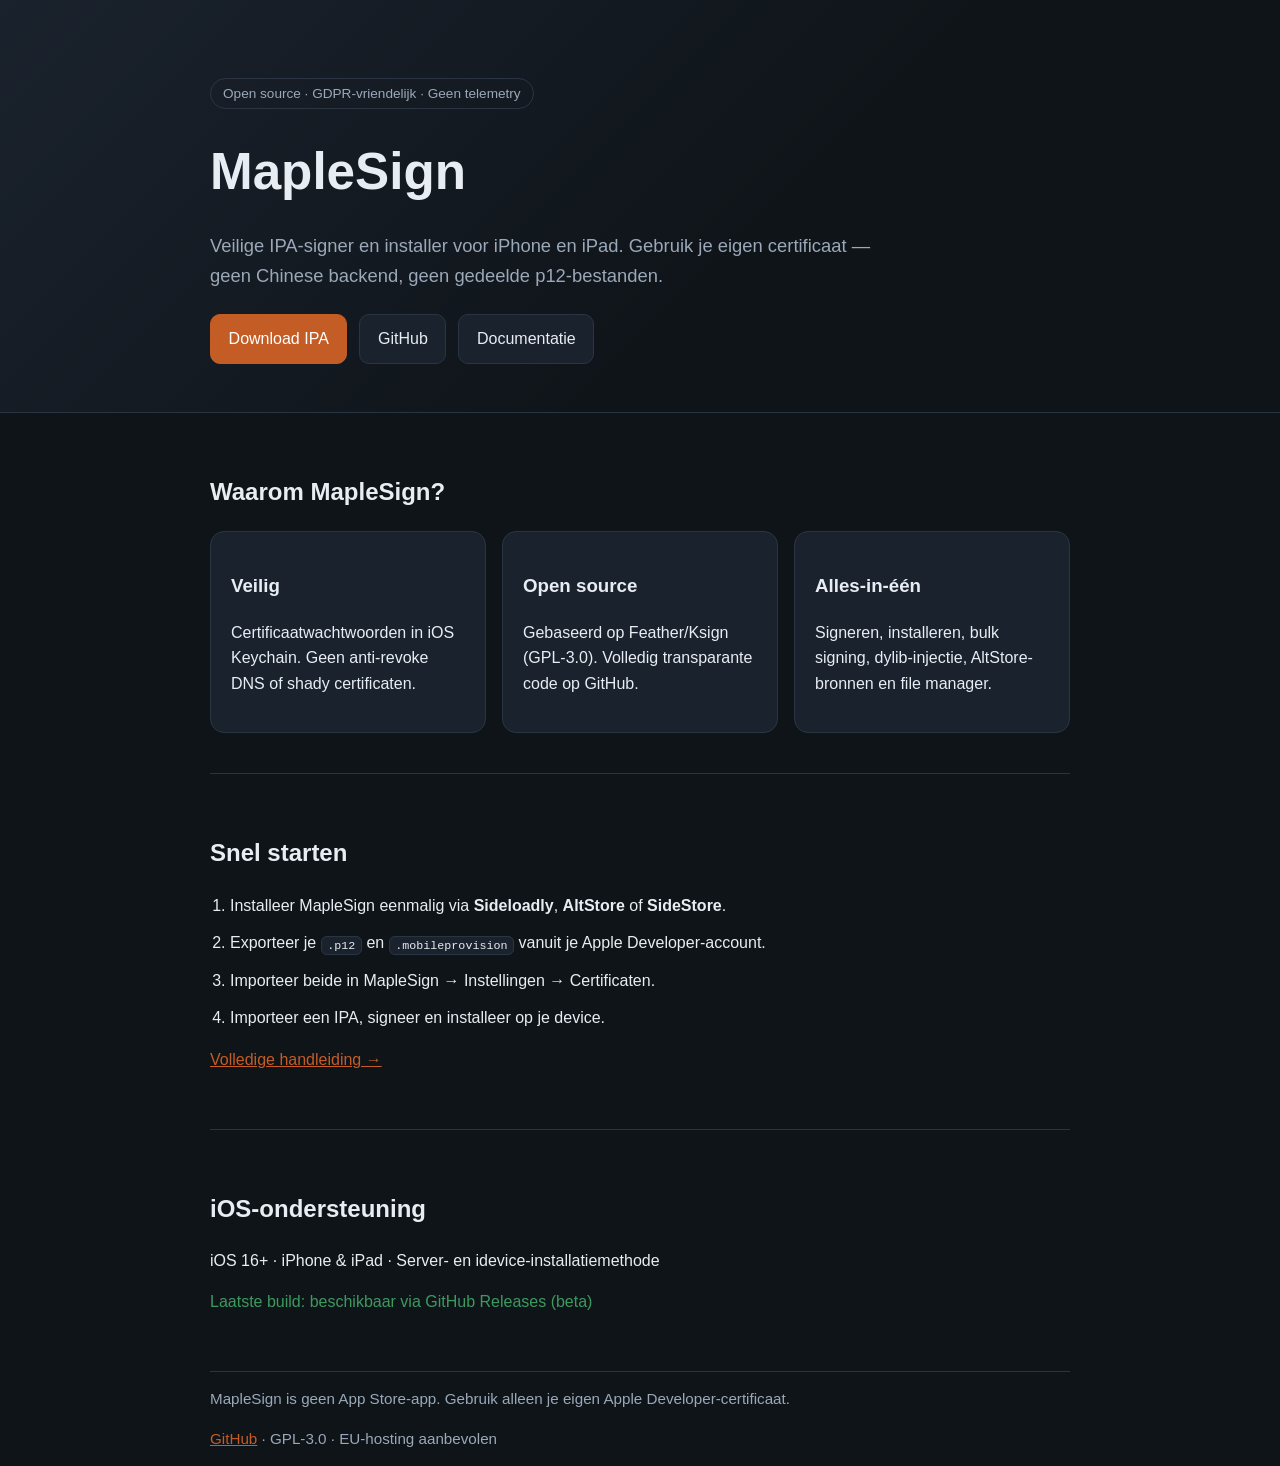
==== website/index.html @ 3b13de63 "Complete MapleSign MVP: services, NL i18n, website, and docs. Add MapleSignConfig and InstallService" ====
<!DOCTYPE html>
<html lang="nl">
<head>
  <meta charset="UTF-8">
  <meta name="viewport" content="width=device-width, initial-scale=1.0">
  <title>MapleSign — Veilige IPA-signer voor iPhone & iPad</title>
  <meta name="description" content="Open-source ESign-alternatief. Signeer en installeer IPA-bestanden met je eigen Apple Developer-certificaat.">
  <link rel="stylesheet" href="style.css">
</head>
<body>
  <header class="hero">
    <div class="container">
      <p class="badge">Open source · GDPR-vriendelijk · Geen telemetry</p>
      <h1>MapleSign</h1>
      <p class="lead">Veilige IPA-signer en installer voor iPhone en iPad. Gebruik je eigen certificaat — geen Chinese backend, geen gedeelde p12-bestanden.</p>
      <div class="actions">
        <a class="btn primary" href="https://github.com/macdirtycow/MapleSign/releases/tag/beta">Download IPA</a>
        <a class="btn" href="https://github.com/macdirtycow/MapleSign">GitHub</a>
        <a class="btn" href="docs.html">Documentatie</a>
      </div>
    </div>
  </header>

  <main class="container">
    <section>
      <h2>Waarom MapleSign?</h2>
      <div class="grid">
        <article class="card">
          <h3>Veilig</h3>
          <p>Certificaatwachtwoorden in iOS Keychain. Geen anti-revoke DNS of shady certificaten.</p>
        </article>
        <article class="card">
          <h3>Open source</h3>
          <p>Gebaseerd op Feather/Ksign (GPL-3.0). Volledig transparante code op GitHub.</p>
        </article>
        <article class="card">
          <h3>Alles-in-één</h3>
          <p>Signeren, installeren, bulk signing, dylib-injectie, AltStore-bronnen en file manager.</p>
        </article>
      </div>
    </section>

    <section>
      <h2>Snel starten</h2>
      <ol class="steps">
        <li>Installeer MapleSign eenmalig via <strong>Sideloadly</strong>, <strong>AltStore</strong> of <strong>SideStore</strong>.</li>
        <li>Exporteer je <code>.p12</code> en <code>.mobileprovision</code> vanuit je Apple Developer-account.</li>
        <li>Importeer beide in MapleSign → Instellingen → Certificaten.</li>
        <li>Importeer een IPA, signeer en installeer op je device.</li>
      </ol>
      <p><a href="docs.html">Volledige handleiding →</a></p>
    </section>

    <section>
      <h2>iOS-ondersteuning</h2>
      <p>iOS 16+ · iPhone & iPad · Server- en idevice-installatiemethode</p>
      <p class="status ok">Laatste build: beschikbaar via GitHub Releases (beta)</p>
    </section>
  </main>

  <footer class="container">
    <p>MapleSign is geen App Store-app. Gebruik alleen je eigen Apple Developer-certificaat.</p>
    <p><a href="https://github.com/macdirtycow/MapleSign">GitHub</a> · GPL-3.0 · EU-hosting aanbevolen</p>
  </footer>
</body>
</html>
---- website/style.css ----
:root {
  --bg: #0f1419;
  --surface: #1a222d;
  --text: #e8edf4;
  --muted: #9aa8b8;
  --accent: #c45c26;
  --accent-hover: #d96f35;
  --ok: #3d9a5f;
  --border: #2a3544;
}

* { box-sizing: border-box; }
body {
  margin: 0;
  font-family: -apple-system, BlinkMacSystemFont, "Segoe UI", Roboto, sans-serif;
  background: var(--bg);
  color: var(--text);
  line-height: 1.6;
}
a { color: var(--accent); }
.container { max-width: 900px; margin: 0 auto; padding: 0 1.25rem; }
.hero, .subhero {
  background: linear-gradient(135deg, #1a222d 0%, #0f1419 60%);
  border-bottom: 1px solid var(--border);
  padding: 4rem 0 3rem;
}
.badge {
  display: inline-block;
  font-size: 0.85rem;
  color: var(--muted);
  border: 1px solid var(--border);
  border-radius: 999px;
  padding: 0.25rem 0.75rem;
}
h1 { font-size: clamp(2.2rem, 5vw, 3.2rem); margin: 0.5rem 0; }
.lead { font-size: 1.15rem; color: var(--muted); max-width: 42rem; }
.actions { display: flex; flex-wrap: wrap; gap: 0.75rem; margin-top: 1.5rem; }
.btn {
  display: inline-block;
  padding: 0.7rem 1.1rem;
  border-radius: 10px;
  border: 1px solid var(--border);
  text-decoration: none;
  color: var(--text);
  background: var(--surface);
}
.btn.primary { background: var(--accent); border-color: var(--accent); color: #fff; }
.btn.primary:hover { background: var(--accent-hover); }
main section { padding: 2.5rem 0; border-bottom: 1px solid var(--border); }
.grid { display: grid; grid-template-columns: repeat(auto-fit, minmax(220px, 1fr)); gap: 1rem; }
.card {
  background: var(--surface);
  border: 1px solid var(--border);
  border-radius: 14px;
  padding: 1.25rem;
}
.steps { padding-left: 1.25rem; }
.steps li { margin-bottom: 0.75rem; }
.status.ok { color: var(--ok); }
footer { padding: 2rem 0 3rem; color: var(--muted); font-size: 0.95rem; }
.prose h2 { margin-top: 0; }
code {
  background: var(--surface);
  border: 1px solid var(--border);
  border-radius: 6px;
  padding: 0.1rem 0.35rem;
  font-size: 0.9em;
}
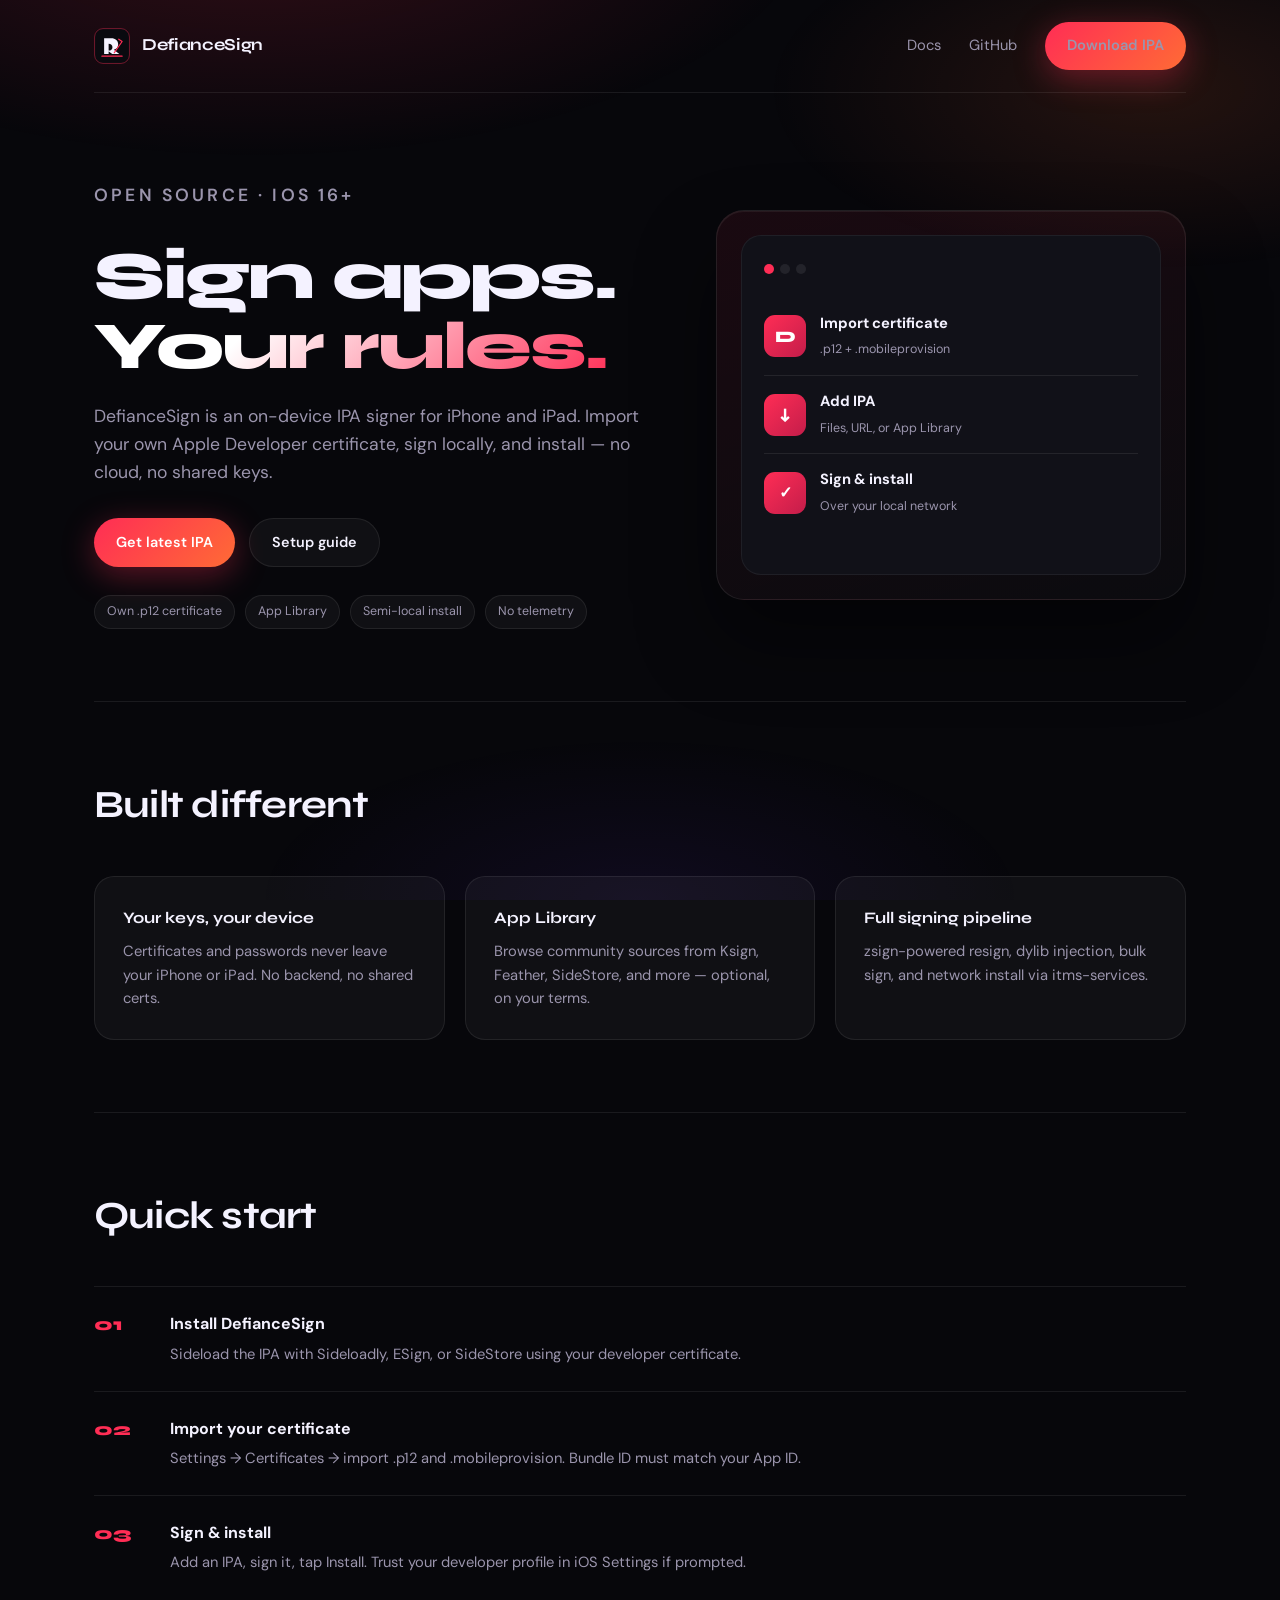
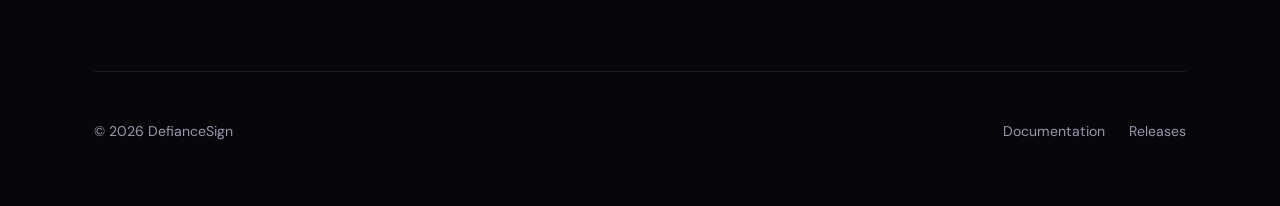
==== commit 9610dde5: "DefianceSign rebrand v1.1.0: rename project, update branding, and fix App Library button styles. Co-" ====
--- a/website/index.html
+++ b/website/index.html
@@ -1,66 +1,249 @@
 <!DOCTYPE html>
-<html lang="nl">
+<html lang="en">
 <head>
-  <meta charset="UTF-8">
-  <meta name="viewport" content="width=device-width, initial-scale=1.0">
-  <title>MapleSign — Veilige IPA-signer voor iPhone & iPad</title>
-  <meta name="description" content="Open-source ESign-alternatief. Signeer en installeer IPA-bestanden met je eigen Apple Developer-certificaat.">
-  <link rel="stylesheet" href="style.css">
+  <meta charset="utf-8">
+  <meta name="viewport" content="width=device-width, initial-scale=1">
+  <title>DefianceSign — sign IPAs on your iPhone &amp; iPad</title>
+  <meta name="description" content="Open-source IPA signer for iOS. Your certificate stays on your device. Sign and install apps locally.">
+  <link rel="icon" href="assets/favicon.svg" type="image/svg+xml">
+  <link rel="preconnect" href="https://fonts.googleapis.com">
+  <link rel="preconnect" href="https://fonts.gstatic.com" crossorigin>
+  <link href="https://fonts.googleapis.com/css2?family=DM+Sans:ital,opsz,wght@0,9..40,400;0,9..40,500;0,9..40,700;1,9..40,400&family=Syne:wght@500;600;700;800&display=swap" rel="stylesheet">
+  <style>
+    :root {
+      --bg: #07070b;
+      --surface: rgba(255,255,255,0.04);
+      --line: rgba(255,255,255,0.08);
+      --text: #f4f2ff;
+      --muted: #9b95ad;
+      --accent: #ff2d55;
+      --accent2: #ff6b35;
+      --glow: rgba(255,45,85,0.35);
+    }
+    * { box-sizing: border-box; margin: 0; }
+    html { scroll-behavior: smooth; }
+    body {
+      font-family: "DM Sans", system-ui, sans-serif;
+      background: var(--bg);
+      color: var(--text);
+      line-height: 1.6;
+      overflow-x: hidden;
+    }
+    .mesh {
+      position: fixed; inset: 0; z-index: 0; pointer-events: none;
+      background:
+        radial-gradient(ellipse 80% 50% at 20% -10%, rgba(255,45,85,0.18), transparent 55%),
+        radial-gradient(ellipse 60% 40% at 90% 10%, rgba(255,107,53,0.12), transparent 50%),
+        radial-gradient(ellipse 50% 30% at 50% 100%, rgba(120,60,255,0.08), transparent 60%);
+    }
+    .wrap { max-width: 1140px; margin: 0 auto; padding: 0 24px; position: relative; z-index: 1; }
+
+    nav {
+      display: flex; align-items: center; justify-content: space-between;
+      padding: 22px 0; border-bottom: 1px solid var(--line);
+    }
+    .logo {
+      display: flex; align-items: center; gap: 12px;
+      text-decoration: none; color: var(--text);
+      font-family: Syne, sans-serif; font-weight: 700; font-size: 1.05rem; letter-spacing: -0.02em;
+    }
+    .logo img { width: 36px; height: 36px; }
+    .nav-links { display: flex; align-items: center; gap: 28px; }
+    .nav-links a { color: var(--muted); text-decoration: none; font-size: 0.92rem; }
+    .nav-links a:hover { color: var(--text); }
+    .btn {
+      display: inline-flex; align-items: center; gap: 8px;
+      padding: 12px 22px; border-radius: 999px; font-weight: 600; font-size: 0.9rem;
+      text-decoration: none; transition: transform .2s, box-shadow .2s;
+    }
+    .btn:hover { transform: translateY(-1px); }
+    .btn-primary {
+      background: linear-gradient(135deg, var(--accent), var(--accent2));
+      color: #fff; box-shadow: 0 8px 32px var(--glow);
+    }
+    .btn-ghost { color: var(--text); border: 1px solid var(--line); background: var(--surface); }
+
+    .hero {
+      padding: 88px 0 72px;
+      display: grid; grid-template-columns: 1.1fr 0.9fr; gap: 48px; align-items: center;
+    }
+    @media (max-width: 900px) { .hero { grid-template-columns: 1fr; padding-top: 56px; } }
+    .eyebrow {
+      font-size: 0.75rem; letter-spacing: 0.18em; text-transform: uppercase;
+      color: var(--accent); font-weight: 600; margin-bottom: 18px;
+    }
+    h1 {
+      font-family: Syne, sans-serif; font-size: clamp(2.6rem, 6vw, 4.2rem);
+      font-weight: 800; line-height: 1.05; letter-spacing: -0.03em; margin-bottom: 20px;
+    }
+    h1 span {
+      background: linear-gradient(135deg, #fff 30%, var(--accent) 100%);
+      -webkit-background-clip: text; -webkit-text-fill-color: transparent; background-clip: text;
+    }
+    .hero p { color: var(--muted); font-size: 1.1rem; max-width: 32em; margin-bottom: 32px; }
+    .hero-btns { display: flex; flex-wrap: wrap; gap: 14px; margin-bottom: 28px; }
+    .tags { display: flex; flex-wrap: wrap; gap: 10px; }
+    .tag {
+      font-size: 0.78rem; padding: 6px 12px; border-radius: 999px;
+      border: 1px solid var(--line); color: var(--muted); background: var(--surface);
+    }
+
+    .phone {
+      position: relative; padding: 24px;
+      background: linear-gradient(160deg, rgba(255,45,85,0.08), rgba(255,255,255,0.02));
+      border: 1px solid var(--line); border-radius: 28px;
+      box-shadow: 0 40px 80px rgba(0,0,0,0.45), inset 0 1px 0 rgba(255,255,255,0.06);
+    }
+    .phone-inner {
+      background: #111118; border-radius: 20px; padding: 28px 22px; min-height: 340px;
+      border: 1px solid rgba(255,255,255,0.06);
+    }
+    .phone-top { display: flex; gap: 6px; margin-bottom: 24px; }
+    .phone-top span { width: 10px; height: 10px; border-radius: 50%; background: var(--line); }
+    .phone-top span:first-child { background: #ff2d55; }
+    .phone-item {
+      display: flex; align-items: center; gap: 14px; padding: 14px 0;
+      border-bottom: 1px solid var(--line);
+    }
+    .phone-item:last-child { border: none; }
+    .phone-icon {
+      width: 42px; height: 42px; border-radius: 11px;
+      background: linear-gradient(135deg, var(--accent), #c41d4a);
+      display: grid; place-items: center; font-family: Syne; font-weight: 800; color: #fff;
+    }
+    .phone-item strong { display: block; font-size: 0.92rem; }
+    .phone-item small { color: var(--muted); font-size: 0.78rem; }
+
+    section { padding: 72px 0; border-top: 1px solid var(--line); }
+    h2 {
+      font-family: Syne, sans-serif; font-size: clamp(1.8rem, 3vw, 2.4rem);
+      font-weight: 700; letter-spacing: -0.02em; margin-bottom: 40px;
+    }
+    .grid3 {
+      display: grid; grid-template-columns: repeat(3, 1fr); gap: 20px;
+    }
+    @media (max-width: 800px) { .grid3 { grid-template-columns: 1fr; } }
+    .card {
+      padding: 28px; border-radius: 20px; background: var(--surface);
+      border: 1px solid var(--line); transition: border-color .2s, transform .2s;
+    }
+    .card:hover { border-color: rgba(255,45,85,0.35); transform: translateY(-2px); }
+    .card h3 { font-family: Syne; font-size: 1rem; margin-bottom: 10px; }
+    .card p { color: var(--muted); font-size: 0.92rem; }
+
+    .steps { display: grid; gap: 0; }
+    .step {
+      display: grid; grid-template-columns: 56px 1fr; gap: 20px;
+      padding: 24px 0; border-top: 1px solid var(--line); align-items: start;
+    }
+    .step-num {
+      font-family: Syne; font-weight: 800; font-size: 1.1rem; color: var(--accent);
+    }
+    .step strong { display: block; margin-bottom: 6px; }
+    .step p { color: var(--muted); font-size: 0.92rem; }
+
+    footer {
+      padding: 48px 0 64px; border-top: 1px solid var(--line);
+      display: flex; flex-wrap: wrap; justify-content: space-between; gap: 20px;
+      color: var(--muted); font-size: 0.88rem;
+    }
+    footer a { color: var(--muted); text-decoration: none; margin-left: 20px; }
+    footer a:hover { color: var(--text); }
+  </style>
 </head>
 <body>
-  <header class="hero">
-    <div class="container">
-      <p class="badge">Open source · GDPR-vriendelijk · Geen telemetry</p>
-      <h1>MapleSign</h1>
-      <p class="lead">Veilige IPA-signer en installer voor iPhone en iPad. Gebruik je eigen certificaat — geen Chinese backend, geen gedeelde p12-bestanden.</p>
-      <div class="actions">
-        <a class="btn primary" href="https://github.com/macdirtycow/MapleSign/releases/tag/beta">Download IPA</a>
-        <a class="btn" href="https://github.com/macdirtycow/MapleSign">GitHub</a>
-        <a class="btn" href="docs.html">Documentatie</a>
-      </div>
-    </div>
-  </header>
-
-  <main class="container">
+  <div class="mesh"></div>
+  <div class="wrap">
+    <nav>
+      <a class="logo" href="index.html">
+        <img src="assets/logo.svg" alt="">
+        DefianceSign
+      </a>
+      <div class="nav-links">
+        <a href="docs.html">Docs</a>
+        <a href="https://github.com/macdirtycow/DefianceSign">GitHub</a>
+        <a class="btn btn-primary" href="https://github.com/macdirtycow/DefianceSign/releases/latest">Download IPA</a>
+      </div>
+    </nav>
+
+    <header class="hero">
+      <div>
+        <p class="eyebrow">Open source · iOS 16+</p>
+        <h1>Sign apps.<br><span>Your rules.</span></h1>
+        <p>DefianceSign is an on-device IPA signer for iPhone and iPad. Import your own Apple Developer certificate, sign locally, and install — no cloud, no shared keys.</p>
+        <div class="hero-btns">
+          <a class="btn btn-primary" href="https://github.com/macdirtycow/DefianceSign/releases/latest">Get latest IPA</a>
+          <a class="btn btn-ghost" href="docs.html">Setup guide</a>
+        </div>
+        <div class="tags">
+          <span class="tag">Own .p12 certificate</span>
+          <span class="tag">App Library</span>
+          <span class="tag">Semi-local install</span>
+          <span class="tag">No telemetry</span>
+        </div>
+      </div>
+      <div class="phone">
+        <div class="phone-inner">
+          <div class="phone-top"><span></span><span></span><span></span></div>
+          <div class="phone-item">
+            <div class="phone-icon">D</div>
+            <div><strong>Import certificate</strong><small>.p12 + .mobileprovision</small></div>
+          </div>
+          <div class="phone-item">
+            <div class="phone-icon">↓</div>
+            <div><strong>Add IPA</strong><small>Files, URL, or App Library</small></div>
+          </div>
+          <div class="phone-item">
+            <div class="phone-icon">✓</div>
+            <div><strong>Sign &amp; install</strong><small>Over your local network</small></div>
+          </div>
+        </div>
+      </div>
+    </header>
+
     <section>
-      <h2>Waarom MapleSign?</h2>
-      <div class="grid">
-        <article class="card">
-          <h3>Veilig</h3>
-          <p>Certificaatwachtwoorden in iOS Keychain. Geen anti-revoke DNS of shady certificaten.</p>
-        </article>
-        <article class="card">
-          <h3>Open source</h3>
-          <p>Gebaseerd op Feather/Ksign (GPL-3.0). Volledig transparante code op GitHub.</p>
-        </article>
-        <article class="card">
-          <h3>Alles-in-één</h3>
-          <p>Signeren, installeren, bulk signing, dylib-injectie, AltStore-bronnen en file manager.</p>
-        </article>
+      <h2>Built different</h2>
+      <div class="grid3">
+        <div class="card">
+          <h3>Your keys, your device</h3>
+          <p>Certificates and passwords never leave your iPhone or iPad. No backend, no shared certs.</p>
+        </div>
+        <div class="card">
+          <h3>App Library</h3>
+          <p>Browse community sources from Ksign, Feather, SideStore, and more — optional, on your terms.</p>
+        </div>
+        <div class="card">
+          <h3>Full signing pipeline</h3>
+          <p>zsign-powered resign, dylib injection, bulk sign, and network install via itms-services.</p>
+        </div>
       </div>
     </section>
 
     <section>
-      <h2>Snel starten</h2>
-      <ol class="steps">
-        <li>Installeer MapleSign eenmalig via <strong>Sideloadly</strong>, <strong>AltStore</strong> of <strong>SideStore</strong>.</li>
-        <li>Exporteer je <code>.p12</code> en <code>.mobileprovision</code> vanuit je Apple Developer-account.</li>
-        <li>Importeer beide in MapleSign → Instellingen → Certificaten.</li>
-        <li>Importeer een IPA, signeer en installeer op je device.</li>
-      </ol>
-      <p><a href="docs.html">Volledige handleiding →</a></p>
+      <h2>Quick start</h2>
+      <div class="steps">
+        <div class="step">
+          <div class="step-num">01</div>
+          <div><strong>Install DefianceSign</strong><p>Sideload the IPA with Sideloadly, ESign, or SideStore using your developer certificate.</p></div>
+        </div>
+        <div class="step">
+          <div class="step-num">02</div>
+          <div><strong>Import your certificate</strong><p>Settings → Certificates → import .p12 and .mobileprovision. Bundle ID must match your App ID.</p></div>
+        </div>
+        <div class="step">
+          <div class="step-num">03</div>
+          <div><strong>Sign &amp; install</strong><p>Add an IPA, sign it, tap Install. Trust your developer profile in iOS Settings if prompted.</p></div>
+        </div>
+      </div>
     </section>
 
-    <section>
-      <h2>iOS-ondersteuning</h2>
-      <p>iOS 16+ · iPhone & iPad · Server- en idevice-installatiemethode</p>
-      <p class="status ok">Laatste build: beschikbaar via GitHub Releases (beta)</p>
-    </section>
-  </main>
-
-  <footer class="container">
-    <p>MapleSign is geen App Store-app. Gebruik alleen je eigen Apple Developer-certificaat.</p>
-    <p><a href="https://github.com/macdirtycow/MapleSign">GitHub</a> · GPL-3.0 · EU-hosting aanbevolen</p>
-  </footer>
+    <footer>
+      <span>© 2026 DefianceSign</span>
+      <div>
+        <a href="docs.html">Documentation</a>
+        <a href="https://github.com/macdirtycow/DefianceSign/releases">Releases</a>
+      </div>
+    </footer>
+  </div>
 </body>
 </html>
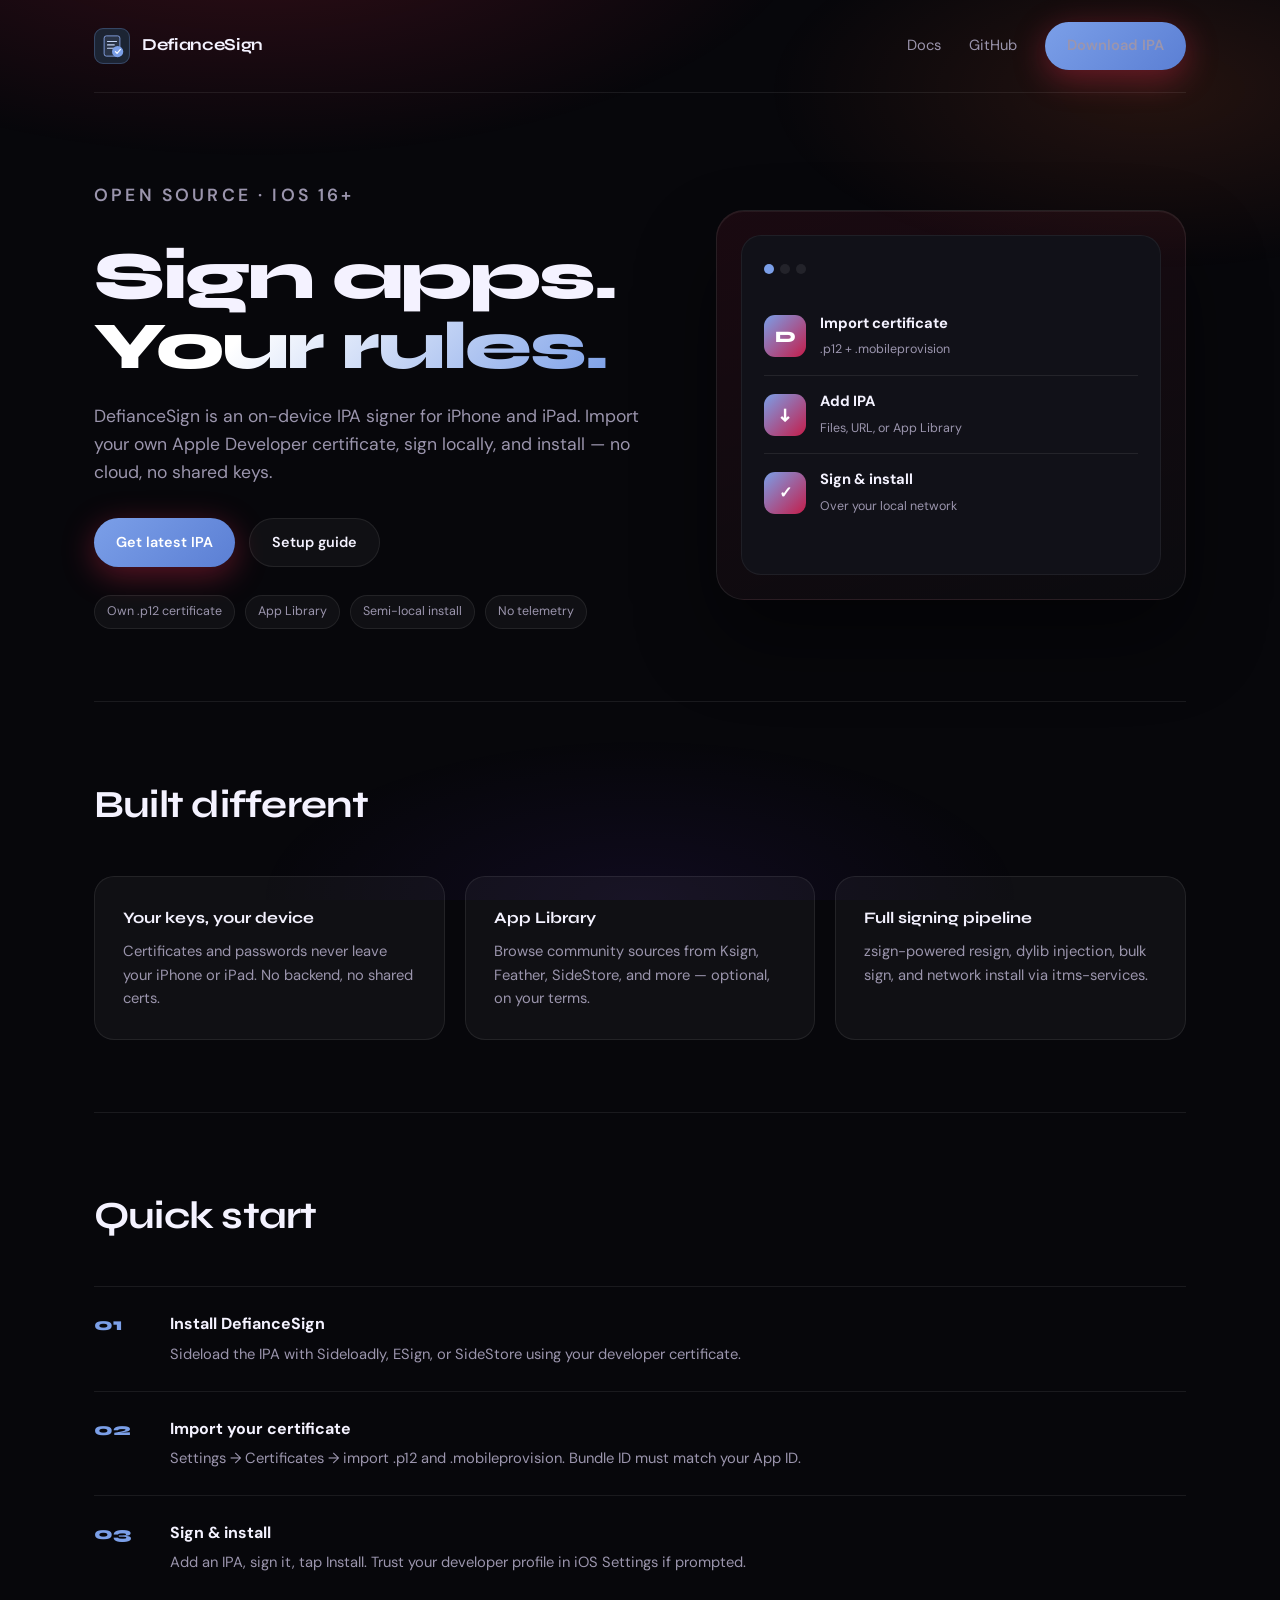
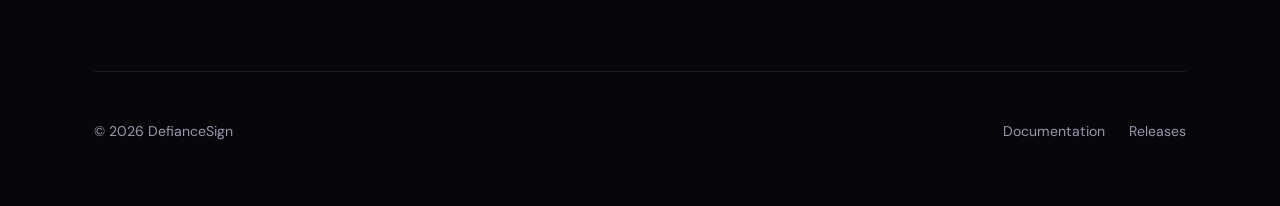
==== commit 9636a086: "Softer logo and periwinkle accent (v1.1.2) Co-authored-by: Cursor <cursoragent@cursor.com>" ====
--- a/website/index.html
+++ b/website/index.html
@@ -16,8 +16,8 @@
       --line: rgba(255,255,255,0.08);
       --text: #f4f2ff;
       --muted: #9b95ad;
-      --accent: #ff2d55;
-      --accent2: #ff6b35;
+      --accent: #7b9fe8;
+      --accent2: #5b7fd4;
       --glow: rgba(255,45,85,0.35);
     }
     * { box-sizing: border-box; margin: 0; }
@@ -100,7 +100,7 @@
     }
     .phone-top { display: flex; gap: 6px; margin-bottom: 24px; }
     .phone-top span { width: 10px; height: 10px; border-radius: 50%; background: var(--line); }
-    .phone-top span:first-child { background: #ff2d55; }
+    .phone-top span:first-child { background: #7b9fe8; }
     .phone-item {
       display: flex; align-items: center; gap: 14px; padding: 14px 0;
       border-bottom: 1px solid var(--line);
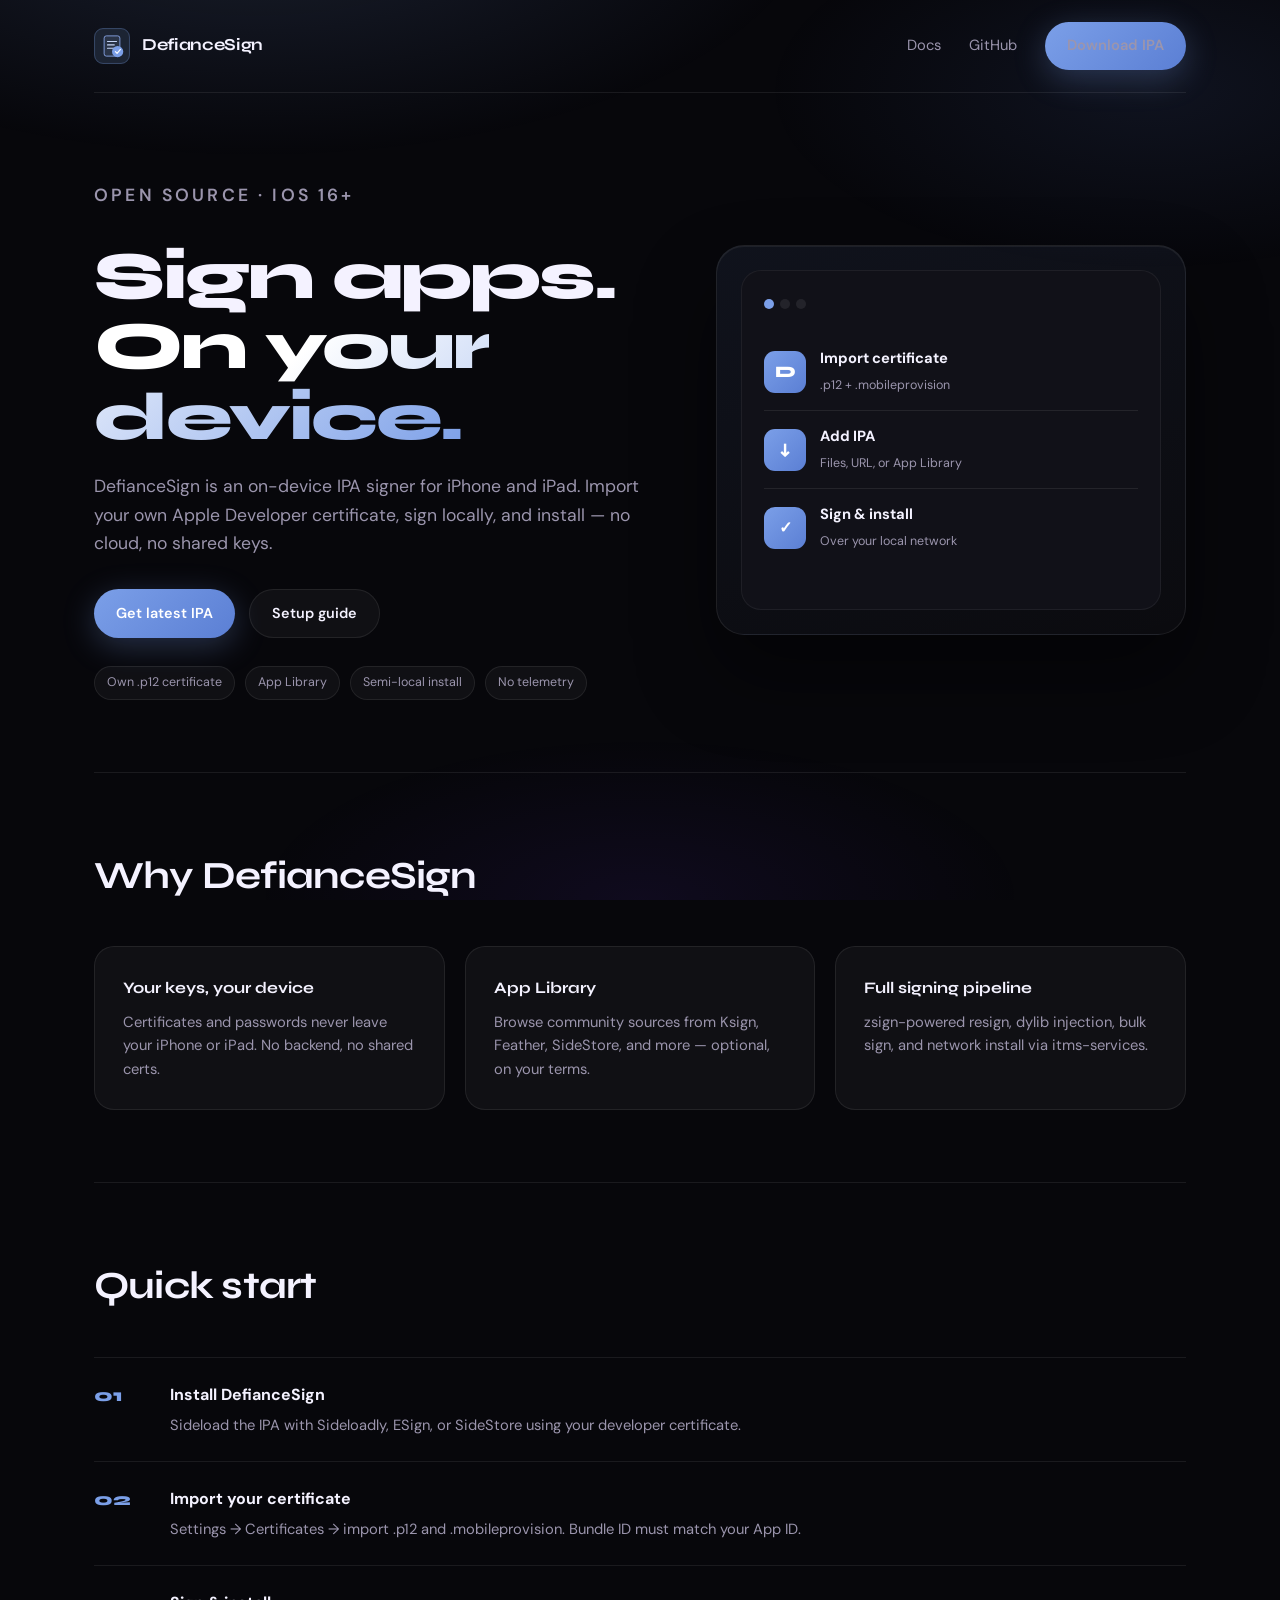
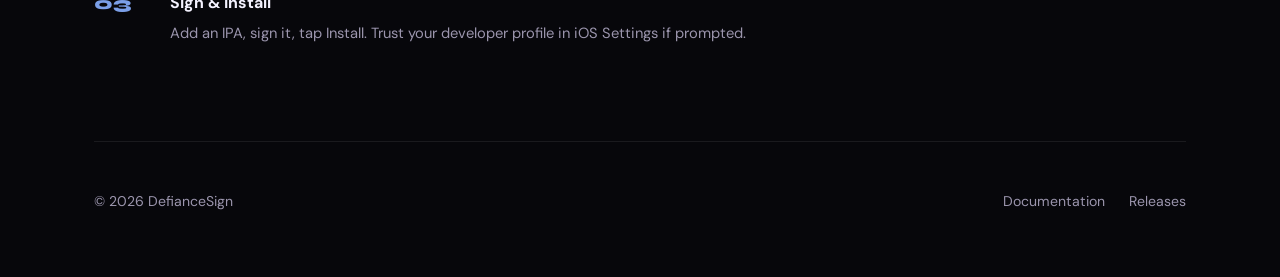
==== commit 07d3b2f3: "Softer logo and periwinkle accent (v1.1.3) New document+checkmark logo, calm periwinkle UI accents, " ====
--- a/website/index.html
+++ b/website/index.html
@@ -18,7 +18,7 @@
       --muted: #9b95ad;
       --accent: #7b9fe8;
       --accent2: #5b7fd4;
-      --glow: rgba(255,45,85,0.35);
+      --glow: rgba(123,159,232,0.28);
     }
     * { box-sizing: border-box; margin: 0; }
     html { scroll-behavior: smooth; }
@@ -32,8 +32,8 @@
     .mesh {
       position: fixed; inset: 0; z-index: 0; pointer-events: none;
       background:
-        radial-gradient(ellipse 80% 50% at 20% -10%, rgba(255,45,85,0.18), transparent 55%),
-        radial-gradient(ellipse 60% 40% at 90% 10%, rgba(255,107,53,0.12), transparent 50%),
+        radial-gradient(ellipse 80% 50% at 20% -10%, rgba(123,159,232,0.16), transparent 55%),
+        radial-gradient(ellipse 60% 40% at 90% 10%, rgba(91,127,212,0.10), transparent 50%),
         radial-gradient(ellipse 50% 30% at 50% 100%, rgba(120,60,255,0.08), transparent 60%);
     }
     .wrap { max-width: 1140px; margin: 0 auto; padding: 0 24px; position: relative; z-index: 1; }
@@ -90,7 +90,7 @@
 
     .phone {
       position: relative; padding: 24px;
-      background: linear-gradient(160deg, rgba(255,45,85,0.08), rgba(255,255,255,0.02));
+      background: linear-gradient(160deg, rgba(123,159,232,0.08), rgba(255,255,255,0.02));
       border: 1px solid var(--line); border-radius: 28px;
       box-shadow: 0 40px 80px rgba(0,0,0,0.45), inset 0 1px 0 rgba(255,255,255,0.06);
     }
@@ -108,7 +108,7 @@
     .phone-item:last-child { border: none; }
     .phone-icon {
       width: 42px; height: 42px; border-radius: 11px;
-      background: linear-gradient(135deg, var(--accent), #c41d4a);
+      background: linear-gradient(135deg, var(--accent), var(--accent2));
       display: grid; place-items: center; font-family: Syne; font-weight: 800; color: #fff;
     }
     .phone-item strong { display: block; font-size: 0.92rem; }
@@ -127,7 +127,7 @@
       padding: 28px; border-radius: 20px; background: var(--surface);
       border: 1px solid var(--line); transition: border-color .2s, transform .2s;
     }
-    .card:hover { border-color: rgba(255,45,85,0.35); transform: translateY(-2px); }
+    .card:hover { border-color: rgba(123,159,232,0.35); transform: translateY(-2px); }
     .card h3 { font-family: Syne; font-size: 1rem; margin-bottom: 10px; }
     .card p { color: var(--muted); font-size: 0.92rem; }
 
@@ -169,7 +169,7 @@
     <header class="hero">
       <div>
         <p class="eyebrow">Open source · iOS 16+</p>
-        <h1>Sign apps.<br><span>Your rules.</span></h1>
+        <h1>Sign apps.<br><span>On your device.</span></h1>
         <p>DefianceSign is an on-device IPA signer for iPhone and iPad. Import your own Apple Developer certificate, sign locally, and install — no cloud, no shared keys.</p>
         <div class="hero-btns">
           <a class="btn btn-primary" href="https://github.com/macdirtycow/DefianceSign/releases/latest">Get latest IPA</a>
@@ -202,7 +202,7 @@
     </header>
 
     <section>
-      <h2>Built different</h2>
+      <h2>Why DefianceSign</h2>
       <div class="grid3">
         <div class="card">
           <h3>Your keys, your device</h3>
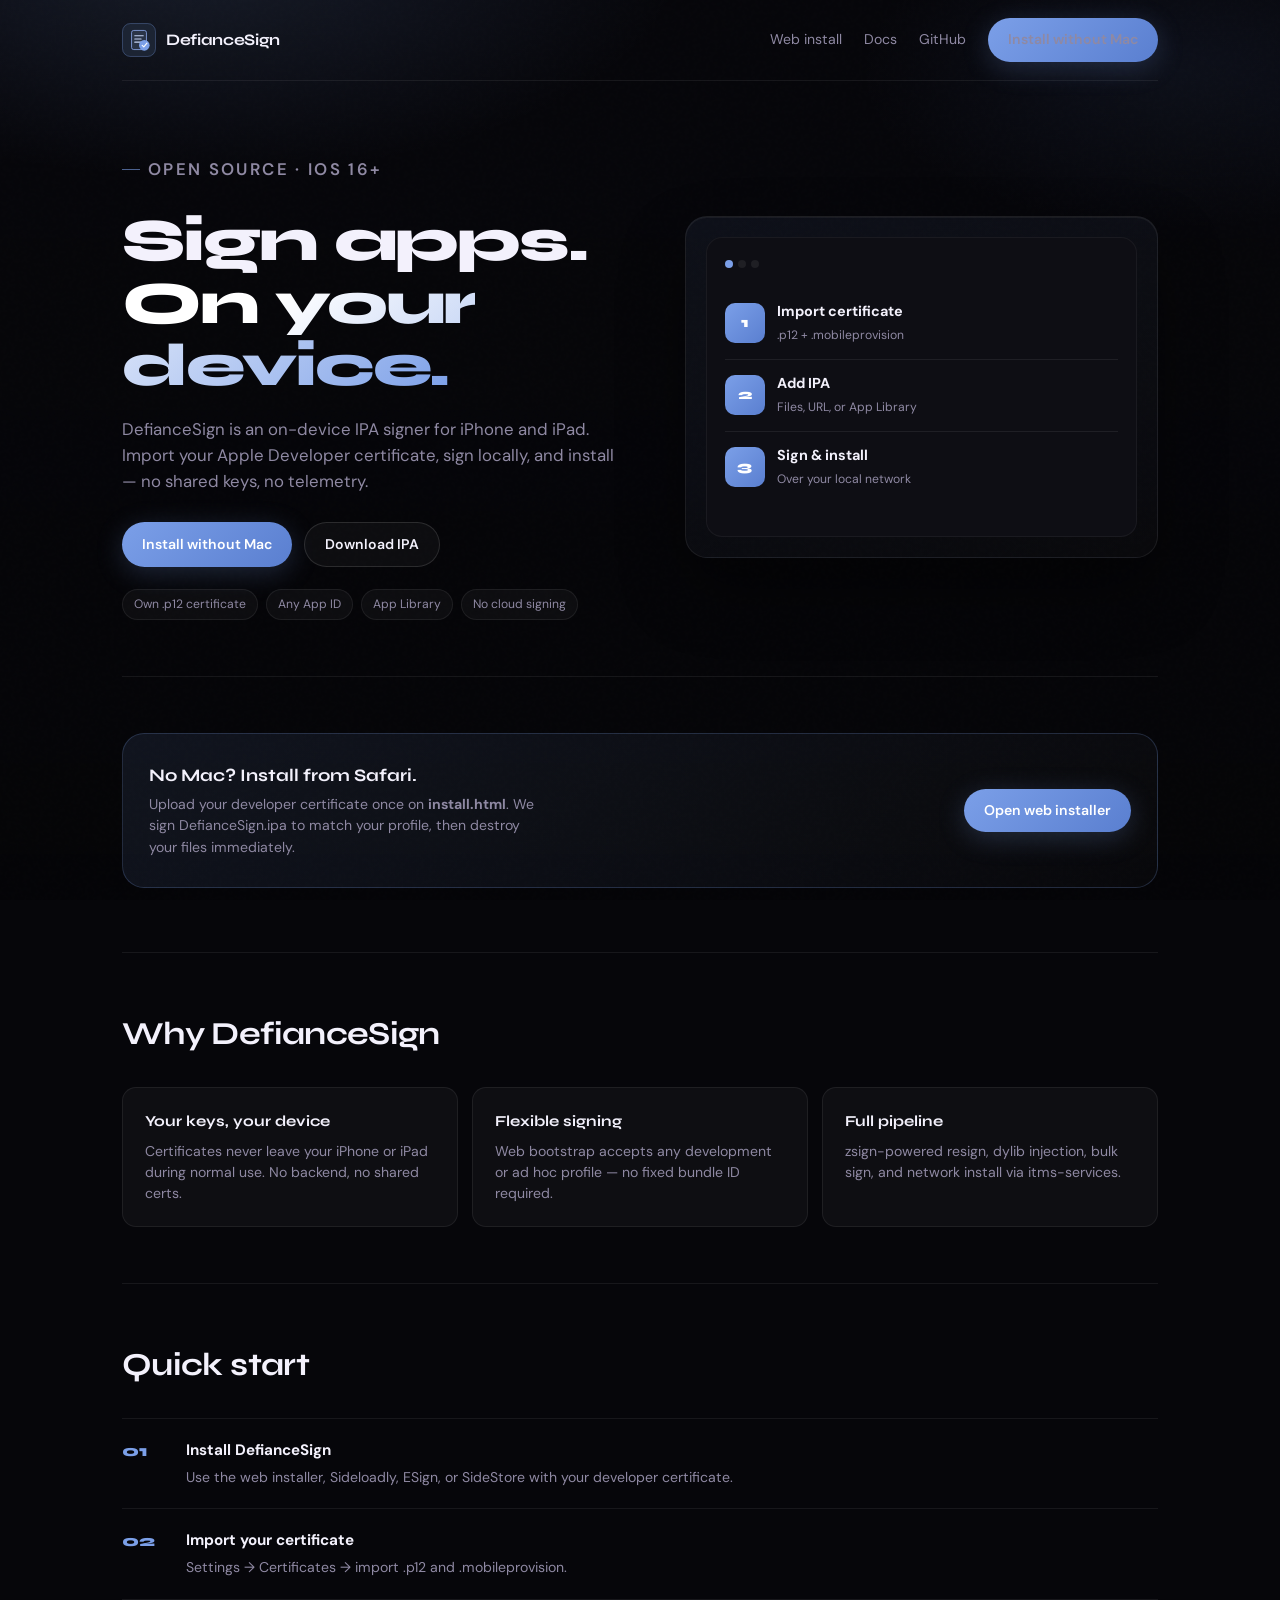
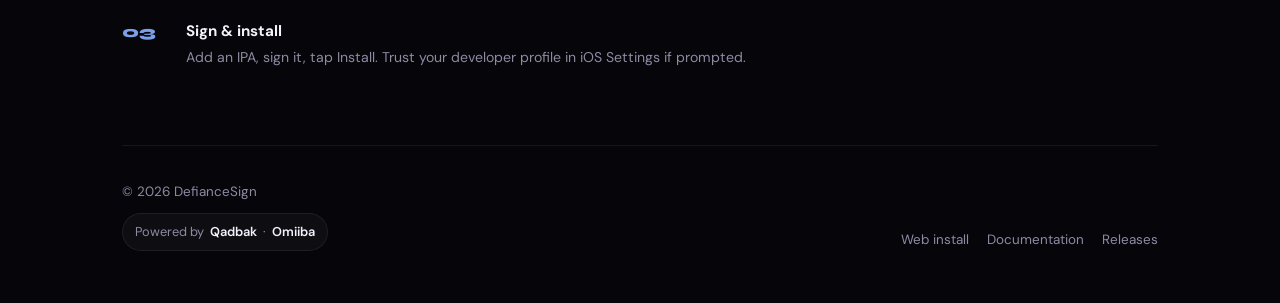
==== commit 1311e5ca: "Add web bootstrap signer, site refresh, and in-app donations. Ship the one-time DefianceSign install" ====
--- a/website/index.html
+++ b/website/index.html
@@ -8,161 +8,22 @@
   <link rel="icon" href="assets/favicon.svg" type="image/svg+xml">
   <link rel="preconnect" href="https://fonts.googleapis.com">
   <link rel="preconnect" href="https://fonts.gstatic.com" crossorigin>
-  <link href="https://fonts.googleapis.com/css2?family=DM+Sans:ital,opsz,wght@0,9..40,400;0,9..40,500;0,9..40,700;1,9..40,400&family=Syne:wght@500;600;700;800&display=swap" rel="stylesheet">
-  <style>
-    :root {
-      --bg: #07070b;
-      --surface: rgba(255,255,255,0.04);
-      --line: rgba(255,255,255,0.08);
-      --text: #f4f2ff;
-      --muted: #9b95ad;
-      --accent: #7b9fe8;
-      --accent2: #5b7fd4;
-      --glow: rgba(123,159,232,0.28);
-    }
-    * { box-sizing: border-box; margin: 0; }
-    html { scroll-behavior: smooth; }
-    body {
-      font-family: "DM Sans", system-ui, sans-serif;
-      background: var(--bg);
-      color: var(--text);
-      line-height: 1.6;
-      overflow-x: hidden;
-    }
-    .mesh {
-      position: fixed; inset: 0; z-index: 0; pointer-events: none;
-      background:
-        radial-gradient(ellipse 80% 50% at 20% -10%, rgba(123,159,232,0.16), transparent 55%),
-        radial-gradient(ellipse 60% 40% at 90% 10%, rgba(91,127,212,0.10), transparent 50%),
-        radial-gradient(ellipse 50% 30% at 50% 100%, rgba(120,60,255,0.08), transparent 60%);
-    }
-    .wrap { max-width: 1140px; margin: 0 auto; padding: 0 24px; position: relative; z-index: 1; }
-
-    nav {
-      display: flex; align-items: center; justify-content: space-between;
-      padding: 22px 0; border-bottom: 1px solid var(--line);
-    }
-    .logo {
-      display: flex; align-items: center; gap: 12px;
-      text-decoration: none; color: var(--text);
-      font-family: Syne, sans-serif; font-weight: 700; font-size: 1.05rem; letter-spacing: -0.02em;
-    }
-    .logo img { width: 36px; height: 36px; }
-    .nav-links { display: flex; align-items: center; gap: 28px; }
-    .nav-links a { color: var(--muted); text-decoration: none; font-size: 0.92rem; }
-    .nav-links a:hover { color: var(--text); }
-    .btn {
-      display: inline-flex; align-items: center; gap: 8px;
-      padding: 12px 22px; border-radius: 999px; font-weight: 600; font-size: 0.9rem;
-      text-decoration: none; transition: transform .2s, box-shadow .2s;
-    }
-    .btn:hover { transform: translateY(-1px); }
-    .btn-primary {
-      background: linear-gradient(135deg, var(--accent), var(--accent2));
-      color: #fff; box-shadow: 0 8px 32px var(--glow);
-    }
-    .btn-ghost { color: var(--text); border: 1px solid var(--line); background: var(--surface); }
-
-    .hero {
-      padding: 88px 0 72px;
-      display: grid; grid-template-columns: 1.1fr 0.9fr; gap: 48px; align-items: center;
-    }
-    @media (max-width: 900px) { .hero { grid-template-columns: 1fr; padding-top: 56px; } }
-    .eyebrow {
-      font-size: 0.75rem; letter-spacing: 0.18em; text-transform: uppercase;
-      color: var(--accent); font-weight: 600; margin-bottom: 18px;
-    }
-    h1 {
-      font-family: Syne, sans-serif; font-size: clamp(2.6rem, 6vw, 4.2rem);
-      font-weight: 800; line-height: 1.05; letter-spacing: -0.03em; margin-bottom: 20px;
-    }
-    h1 span {
-      background: linear-gradient(135deg, #fff 30%, var(--accent) 100%);
-      -webkit-background-clip: text; -webkit-text-fill-color: transparent; background-clip: text;
-    }
-    .hero p { color: var(--muted); font-size: 1.1rem; max-width: 32em; margin-bottom: 32px; }
-    .hero-btns { display: flex; flex-wrap: wrap; gap: 14px; margin-bottom: 28px; }
-    .tags { display: flex; flex-wrap: wrap; gap: 10px; }
-    .tag {
-      font-size: 0.78rem; padding: 6px 12px; border-radius: 999px;
-      border: 1px solid var(--line); color: var(--muted); background: var(--surface);
-    }
-
-    .phone {
-      position: relative; padding: 24px;
-      background: linear-gradient(160deg, rgba(123,159,232,0.08), rgba(255,255,255,0.02));
-      border: 1px solid var(--line); border-radius: 28px;
-      box-shadow: 0 40px 80px rgba(0,0,0,0.45), inset 0 1px 0 rgba(255,255,255,0.06);
-    }
-    .phone-inner {
-      background: #111118; border-radius: 20px; padding: 28px 22px; min-height: 340px;
-      border: 1px solid rgba(255,255,255,0.06);
-    }
-    .phone-top { display: flex; gap: 6px; margin-bottom: 24px; }
-    .phone-top span { width: 10px; height: 10px; border-radius: 50%; background: var(--line); }
-    .phone-top span:first-child { background: #7b9fe8; }
-    .phone-item {
-      display: flex; align-items: center; gap: 14px; padding: 14px 0;
-      border-bottom: 1px solid var(--line);
-    }
-    .phone-item:last-child { border: none; }
-    .phone-icon {
-      width: 42px; height: 42px; border-radius: 11px;
-      background: linear-gradient(135deg, var(--accent), var(--accent2));
-      display: grid; place-items: center; font-family: Syne; font-weight: 800; color: #fff;
-    }
-    .phone-item strong { display: block; font-size: 0.92rem; }
-    .phone-item small { color: var(--muted); font-size: 0.78rem; }
-
-    section { padding: 72px 0; border-top: 1px solid var(--line); }
-    h2 {
-      font-family: Syne, sans-serif; font-size: clamp(1.8rem, 3vw, 2.4rem);
-      font-weight: 700; letter-spacing: -0.02em; margin-bottom: 40px;
-    }
-    .grid3 {
-      display: grid; grid-template-columns: repeat(3, 1fr); gap: 20px;
-    }
-    @media (max-width: 800px) { .grid3 { grid-template-columns: 1fr; } }
-    .card {
-      padding: 28px; border-radius: 20px; background: var(--surface);
-      border: 1px solid var(--line); transition: border-color .2s, transform .2s;
-    }
-    .card:hover { border-color: rgba(123,159,232,0.35); transform: translateY(-2px); }
-    .card h3 { font-family: Syne; font-size: 1rem; margin-bottom: 10px; }
-    .card p { color: var(--muted); font-size: 0.92rem; }
-
-    .steps { display: grid; gap: 0; }
-    .step {
-      display: grid; grid-template-columns: 56px 1fr; gap: 20px;
-      padding: 24px 0; border-top: 1px solid var(--line); align-items: start;
-    }
-    .step-num {
-      font-family: Syne; font-weight: 800; font-size: 1.1rem; color: var(--accent);
-    }
-    .step strong { display: block; margin-bottom: 6px; }
-    .step p { color: var(--muted); font-size: 0.92rem; }
-
-    footer {
-      padding: 48px 0 64px; border-top: 1px solid var(--line);
-      display: flex; flex-wrap: wrap; justify-content: space-between; gap: 20px;
-      color: var(--muted); font-size: 0.88rem;
-    }
-    footer a { color: var(--muted); text-decoration: none; margin-left: 20px; }
-    footer a:hover { color: var(--text); }
-  </style>
+  <link href="https://fonts.googleapis.com/css2?family=DM+Sans:ital,opsz,wght@0,9..40,400;0,9..40,500;0,9..40,700&family=Syne:wght@500;600;700;800&display=swap" rel="stylesheet">
+  <link rel="stylesheet" href="style.css">
 </head>
 <body>
   <div class="mesh"></div>
   <div class="wrap">
-    <nav>
+    <nav class="site-nav">
       <a class="logo" href="index.html">
         <img src="assets/logo.svg" alt="">
         DefianceSign
       </a>
       <div class="nav-links">
+        <a href="install.html">Web install</a>
         <a href="docs.html">Docs</a>
         <a href="https://github.com/macdirtycow/DefianceSign">GitHub</a>
-        <a class="btn btn-primary" href="https://github.com/macdirtycow/DefianceSign/releases/latest">Download IPA</a>
+        <a class="btn btn-primary" href="install.html">Install without Mac</a>
       </div>
     </nav>
 
@@ -170,31 +31,31 @@
       <div>
         <p class="eyebrow">Open source · iOS 16+</p>
         <h1>Sign apps.<br><span>On your device.</span></h1>
-        <p>DefianceSign is an on-device IPA signer for iPhone and iPad. Import your own Apple Developer certificate, sign locally, and install — no cloud, no shared keys.</p>
+        <p>DefianceSign is an on-device IPA signer for iPhone and iPad. Import your Apple Developer certificate, sign locally, and install — no shared keys, no telemetry.</p>
         <div class="hero-btns">
-          <a class="btn btn-primary" href="https://github.com/macdirtycow/DefianceSign/releases/latest">Get latest IPA</a>
-          <a class="btn btn-ghost" href="docs.html">Setup guide</a>
+          <a class="btn btn-primary" href="install.html">Install without Mac</a>
+          <a class="btn btn-ghost" href="https://github.com/macdirtycow/DefianceSign/releases/latest">Download IPA</a>
         </div>
         <div class="tags">
           <span class="tag">Own .p12 certificate</span>
+          <span class="tag">Any App ID</span>
           <span class="tag">App Library</span>
-          <span class="tag">Semi-local install</span>
-          <span class="tag">No telemetry</span>
+          <span class="tag">No cloud signing</span>
         </div>
       </div>
       <div class="phone">
         <div class="phone-inner">
           <div class="phone-top"><span></span><span></span><span></span></div>
           <div class="phone-item">
-            <div class="phone-icon">D</div>
+            <div class="phone-icon">1</div>
             <div><strong>Import certificate</strong><small>.p12 + .mobileprovision</small></div>
           </div>
           <div class="phone-item">
-            <div class="phone-icon">↓</div>
+            <div class="phone-icon">2</div>
             <div><strong>Add IPA</strong><small>Files, URL, or App Library</small></div>
           </div>
           <div class="phone-item">
-            <div class="phone-icon">✓</div>
+            <div class="phone-icon">3</div>
             <div><strong>Sign &amp; install</strong><small>Over your local network</small></div>
           </div>
         </div>
@@ -202,18 +63,28 @@
     </header>
 
     <section>
+      <div class="cta-band">
+        <div>
+          <h3>No Mac? Install from Safari.</h3>
+          <p>Upload your developer certificate once on <strong>install.html</strong>. We sign DefianceSign.ipa to match your profile, then destroy your files immediately.</p>
+        </div>
+        <a class="btn btn-primary" href="install.html">Open web installer</a>
+      </div>
+    </section>
+
+    <section>
       <h2>Why DefianceSign</h2>
       <div class="grid3">
         <div class="card">
           <h3>Your keys, your device</h3>
-          <p>Certificates and passwords never leave your iPhone or iPad. No backend, no shared certs.</p>
+          <p>Certificates never leave your iPhone or iPad during normal use. No backend, no shared certs.</p>
         </div>
         <div class="card">
-          <h3>App Library</h3>
-          <p>Browse community sources from Ksign, Feather, SideStore, and more — optional, on your terms.</p>
+          <h3>Flexible signing</h3>
+          <p>Web bootstrap accepts any development or ad hoc profile — no fixed bundle ID required.</p>
         </div>
         <div class="card">
-          <h3>Full signing pipeline</h3>
+          <h3>Full pipeline</h3>
           <p>zsign-powered resign, dylib injection, bulk sign, and network install via itms-services.</p>
         </div>
       </div>
@@ -224,11 +95,11 @@
       <div class="steps">
         <div class="step">
           <div class="step-num">01</div>
-          <div><strong>Install DefianceSign</strong><p>Sideload the IPA with Sideloadly, ESign, or SideStore using your developer certificate.</p></div>
+          <div><strong>Install DefianceSign</strong><p>Use the web installer, Sideloadly, ESign, or SideStore with your developer certificate.</p></div>
         </div>
         <div class="step">
           <div class="step-num">02</div>
-          <div><strong>Import your certificate</strong><p>Settings → Certificates → import .p12 and .mobileprovision. Bundle ID must match your App ID.</p></div>
+          <div><strong>Import your certificate</strong><p>Settings → Certificates → import .p12 and .mobileprovision.</p></div>
         </div>
         <div class="step">
           <div class="step-num">03</div>
@@ -237,9 +108,18 @@
       </div>
     </section>
 
-    <footer>
-      <span>© 2026 DefianceSign</span>
-      <div>
+    <footer class="site-footer">
+      <div class="footer-meta">
+        <span>© 2026 DefianceSign</span>
+        <span class="footer-powered">
+          Powered by
+          <a href="https://qadbak.com" rel="noopener noreferrer">Qadbak</a>
+          <span aria-hidden="true">·</span>
+          <a href="https://omiiba.dev" rel="noopener noreferrer">Omiiba</a>
+        </span>
+      </div>
+      <div class="footer-links">
+        <a href="install.html">Web install</a>
         <a href="docs.html">Documentation</a>
         <a href="https://github.com/macdirtycow/DefianceSign/releases">Releases</a>
       </div>
--- a/website/style.css
+++ b/website/style.css
@@ -0,0 +1,471 @@
+:root {
+  --bg: #06060a;
+  --surface: rgba(255, 255, 255, 0.035);
+  --surface-2: rgba(255, 255, 255, 0.06);
+  --line: rgba(255, 255, 255, 0.07);
+  --line-strong: rgba(255, 255, 255, 0.12);
+  --text: #f3f1fc;
+  --muted: #8f89a3;
+  --accent: #7b9fe8;
+  --accent-2: #5a7fd0;
+  --glow: rgba(123, 159, 232, 0.22);
+  --ok: #7dcea0;
+  --warn: #e8c07a;
+  --radius: 14px;
+  --radius-lg: 22px;
+  --font: "DM Sans", system-ui, sans-serif;
+  --display: "Syne", system-ui, sans-serif;
+}
+
+*, *::before, *::after { box-sizing: border-box; margin: 0; }
+html { scroll-behavior: smooth; }
+body {
+  font-family: var(--font);
+  background: var(--bg);
+  color: var(--text);
+  line-height: 1.55;
+  overflow-x: hidden;
+  -webkit-font-smoothing: antialiased;
+}
+
+.mesh {
+  position: fixed;
+  inset: 0;
+  z-index: 0;
+  pointer-events: none;
+  background:
+    radial-gradient(ellipse 70% 45% at 15% -5%, rgba(123, 159, 232, 0.14), transparent 55%),
+    radial-gradient(ellipse 50% 35% at 92% 8%, rgba(91, 127, 212, 0.08), transparent 50%),
+    linear-gradient(180deg, transparent 0%, rgba(0, 0, 0, 0.35) 100%);
+}
+.mesh::after {
+  content: "";
+  position: absolute;
+  inset: 0;
+  opacity: 0.35;
+  background-image: url("data:image/svg+xml,%3Csvg viewBox='0 0 256 256' xmlns='http://www.w3.org/2000/svg'%3E%3Cfilter id='n'%3E%3CfeTurbulence type='fractalNoise' baseFrequency='0.85' numOctaves='4' stitchTiles='stitch'/%3E%3C/filter%3E%3Crect width='100%25' height='100%25' filter='url(%23n)' opacity='0.04'/%3E%3C/svg%3E");
+}
+
+.wrap {
+  max-width: 1080px;
+  margin: 0 auto;
+  padding: 0 22px;
+  position: relative;
+  z-index: 1;
+}
+.wrap--narrow { max-width: 620px; }
+.wrap--docs { max-width: 720px; }
+
+/* Nav */
+nav.site-nav {
+  display: flex;
+  align-items: center;
+  justify-content: space-between;
+  gap: 16px;
+  padding: 18px 0;
+  border-bottom: 1px solid var(--line);
+}
+.logo {
+  display: flex;
+  align-items: center;
+  gap: 10px;
+  text-decoration: none;
+  color: var(--text);
+  font-family: var(--display);
+  font-weight: 700;
+  font-size: 1rem;
+  letter-spacing: -0.02em;
+  flex-shrink: 0;
+}
+.logo img { width: 34px; height: 34px; }
+.nav-links {
+  display: flex;
+  align-items: center;
+  gap: 22px;
+  flex-wrap: wrap;
+  justify-content: flex-end;
+}
+.nav-links a {
+  color: var(--muted);
+  text-decoration: none;
+  font-size: 0.88rem;
+  transition: color 0.15s;
+}
+.nav-links a:hover { color: var(--text); }
+.nav-links a.back { font-size: 0.9rem; }
+
+.btn {
+  display: inline-flex;
+  align-items: center;
+  justify-content: center;
+  gap: 8px;
+  padding: 11px 20px;
+  border-radius: 999px;
+  font-weight: 600;
+  font-size: 0.88rem;
+  text-decoration: none;
+  border: none;
+  cursor: pointer;
+  transition: transform 0.18s, box-shadow 0.18s, background 0.18s;
+  white-space: nowrap;
+}
+.btn:hover { transform: translateY(-1px); }
+.btn-primary {
+  background: linear-gradient(135deg, var(--accent), var(--accent-2));
+  color: #fff;
+  box-shadow: 0 6px 28px var(--glow);
+}
+.btn-ghost {
+  color: var(--text);
+  border: 1px solid var(--line-strong);
+  background: var(--surface);
+}
+
+/* Hero */
+.hero {
+  padding: 72px 0 56px;
+  display: grid;
+  grid-template-columns: 1.05fr 0.95fr;
+  gap: 40px;
+  align-items: center;
+}
+@media (max-width: 880px) {
+  .hero { grid-template-columns: 1fr; padding-top: 44px; gap: 32px; }
+  .nav-links a:not(.btn) { display: none; }
+}
+.eyebrow {
+  display: inline-flex;
+  align-items: center;
+  gap: 8px;
+  font-size: 0.72rem;
+  letter-spacing: 0.14em;
+  text-transform: uppercase;
+  color: var(--accent);
+  font-weight: 600;
+  margin-bottom: 16px;
+}
+.eyebrow::before {
+  content: "";
+  width: 18px;
+  height: 1px;
+  background: var(--accent);
+  opacity: 0.6;
+}
+h1 {
+  font-family: var(--display);
+  font-size: clamp(2.35rem, 5.5vw, 3.75rem);
+  font-weight: 800;
+  line-height: 1.04;
+  letter-spacing: -0.035em;
+  margin-bottom: 18px;
+}
+h1 span {
+  background: linear-gradient(135deg, #fff 25%, var(--accent) 100%);
+  -webkit-background-clip: text;
+  -webkit-text-fill-color: transparent;
+  background-clip: text;
+}
+.hero p {
+  color: var(--muted);
+  font-size: 1.05rem;
+  max-width: 30em;
+  margin-bottom: 28px;
+}
+.hero-btns { display: flex; flex-wrap: wrap; gap: 12px; margin-bottom: 22px; }
+.tags { display: flex; flex-wrap: wrap; gap: 8px; }
+.tag {
+  font-size: 0.76rem;
+  padding: 5px 11px;
+  border-radius: 999px;
+  border: 1px solid var(--line);
+  color: var(--muted);
+  background: var(--surface);
+}
+
+.phone {
+  padding: 20px;
+  background: linear-gradient(155deg, rgba(123, 159, 232, 0.07), rgba(255, 255, 255, 0.02));
+  border: 1px solid var(--line);
+  border-radius: var(--radius-lg);
+  box-shadow: 0 32px 64px rgba(0, 0, 0, 0.4), inset 0 1px 0 rgba(255, 255, 255, 0.05);
+}
+.phone-inner {
+  background: #0e0e14;
+  border-radius: 16px;
+  padding: 22px 18px;
+  min-height: 300px;
+  border: 1px solid rgba(255, 255, 255, 0.05);
+}
+.phone-top { display: flex; gap: 5px; margin-bottom: 20px; }
+.phone-top span { width: 8px; height: 8px; border-radius: 50%; background: var(--line); }
+.phone-top span:first-child { background: var(--accent); }
+.phone-item {
+  display: flex;
+  align-items: center;
+  gap: 12px;
+  padding: 12px 0;
+  border-bottom: 1px solid var(--line);
+}
+.phone-item:last-child { border: none; }
+.phone-icon {
+  width: 40px;
+  height: 40px;
+  border-radius: 10px;
+  background: linear-gradient(135deg, var(--accent), var(--accent-2));
+  display: grid;
+  place-items: center;
+  font-family: var(--display);
+  font-weight: 800;
+  font-size: 0.9rem;
+  color: #fff;
+  flex-shrink: 0;
+}
+.phone-item strong { display: block; font-size: 0.9rem; }
+.phone-item small { color: var(--muted); font-size: 0.76rem; }
+
+/* Sections */
+section { padding: 56px 0; border-top: 1px solid var(--line); }
+h2 {
+  font-family: var(--display);
+  font-size: clamp(1.55rem, 2.8vw, 2rem);
+  font-weight: 700;
+  letter-spacing: -0.02em;
+  margin-bottom: 28px;
+}
+.grid3 {
+  display: grid;
+  grid-template-columns: repeat(3, 1fr);
+  gap: 14px;
+}
+@media (max-width: 760px) { .grid3 { grid-template-columns: 1fr; } }
+.card {
+  padding: 22px;
+  border-radius: var(--radius);
+  background: var(--surface);
+  border: 1px solid var(--line);
+  transition: border-color 0.2s, transform 0.2s;
+}
+.card:hover {
+  border-color: rgba(123, 159, 232, 0.3);
+  transform: translateY(-2px);
+}
+.card h3 { font-family: var(--display); font-size: 0.95rem; margin-bottom: 8px; }
+.card p { color: var(--muted); font-size: 0.88rem; line-height: 1.5; }
+
+.steps { display: grid; }
+.step {
+  display: grid;
+  grid-template-columns: 48px 1fr;
+  gap: 16px;
+  padding: 20px 0;
+  border-top: 1px solid var(--line);
+  align-items: start;
+}
+.step-num {
+  font-family: var(--display);
+  font-weight: 800;
+  font-size: 1rem;
+  color: var(--accent);
+}
+.step strong { display: block; margin-bottom: 4px; font-size: 0.95rem; }
+.step p { color: var(--muted); font-size: 0.88rem; }
+
+.cta-band {
+  margin: 0 0 8px;
+  padding: 28px 26px;
+  border-radius: var(--radius-lg);
+  border: 1px solid rgba(123, 159, 232, 0.22);
+  background: linear-gradient(135deg, rgba(123, 159, 232, 0.1), rgba(255, 255, 255, 0.02));
+  display: flex;
+  flex-wrap: wrap;
+  align-items: center;
+  justify-content: space-between;
+  gap: 16px;
+}
+.cta-band h3 {
+  font-family: var(--display);
+  font-size: 1.1rem;
+  margin-bottom: 4px;
+}
+.cta-band p { color: var(--muted); font-size: 0.88rem; max-width: 28em; }
+
+/* Install page */
+.page-head { padding: 36px 0 8px; }
+.page-head h1 {
+  font-size: clamp(1.75rem, 4vw, 2.15rem);
+  margin-bottom: 10px;
+}
+.lead { color: var(--muted); margin-bottom: 24px; font-size: 0.95rem; }
+
+.notice {
+  padding: 14px 16px;
+  border-radius: var(--radius);
+  margin-bottom: 20px;
+  background: rgba(232, 192, 122, 0.07);
+  border: 1px solid rgba(232, 192, 122, 0.22);
+  font-size: 0.88rem;
+  color: #e8d9b8;
+  line-height: 1.5;
+}
+.notice strong { color: var(--warn); }
+
+.install-form {
+  display: grid;
+  gap: 16px;
+  padding: 24px;
+  border-radius: var(--radius-lg);
+  background: var(--surface);
+  border: 1px solid var(--line);
+}
+.install-form label {
+  display: grid;
+  gap: 7px;
+  font-size: 0.88rem;
+  font-weight: 500;
+}
+.hint { font-weight: 400; color: var(--muted); font-size: 0.8rem; }
+.install-form input[type="password"],
+.install-form input[type="file"] {
+  width: 100%;
+  padding: 11px 13px;
+  border-radius: 10px;
+  border: 1px solid var(--line-strong);
+  background: rgba(0, 0, 0, 0.28);
+  color: var(--text);
+  font: inherit;
+  font-size: 0.88rem;
+}
+.install-form input[type="file"] {
+  padding: 9px 11px;
+  cursor: pointer;
+}
+.install-form input[type="file"]::file-selector-button {
+  margin-right: 12px;
+  padding: 6px 12px;
+  border: none;
+  border-radius: 8px;
+  background: var(--surface-2);
+  color: var(--text);
+  font: inherit;
+  font-size: 0.8rem;
+  cursor: pointer;
+}
+.check {
+  display: flex;
+  gap: 10px;
+  align-items: flex-start;
+  font-size: 0.84rem;
+  color: var(--muted);
+  line-height: 1.45;
+}
+.check input { margin-top: 3px; accent-color: var(--accent); }
+.install-form button[type="submit"] {
+  padding: 13px 20px;
+  border: none;
+  border-radius: 999px;
+  font-weight: 700;
+  font-size: 0.92rem;
+  background: linear-gradient(135deg, var(--accent), var(--accent-2));
+  color: #fff;
+  cursor: pointer;
+  box-shadow: 0 6px 24px var(--glow);
+}
+.install-form button[type="submit"]:disabled { opacity: 0.5; cursor: wait; }
+
+#status { margin-top: 18px; font-size: 0.9rem; min-height: 1.4em; }
+#status.error { color: #f5a8a8; }
+#status.ok { color: var(--ok); }
+.install-btn {
+  display: inline-block;
+  margin-top: 12px;
+  padding: 13px 22px;
+  border-radius: 999px;
+  background: var(--ok);
+  color: #0a1a12;
+  font-weight: 700;
+  text-decoration: none;
+}
+ul.facts {
+  margin: 22px 0 0;
+  padding-left: 18px;
+  color: var(--muted);
+  font-size: 0.86rem;
+}
+ul.facts li { margin-bottom: 7px; }
+
+.steps-inline {
+  display: grid;
+  grid-template-columns: repeat(3, 1fr);
+  gap: 10px;
+  margin-bottom: 22px;
+}
+@media (max-width: 560px) { .steps-inline { grid-template-columns: 1fr; } }
+.step-pill {
+  padding: 12px 14px;
+  border-radius: var(--radius);
+  border: 1px solid var(--line);
+  background: var(--surface);
+  font-size: 0.8rem;
+  color: var(--muted);
+}
+.step-pill strong {
+  display: block;
+  color: var(--text);
+  font-size: 0.82rem;
+  margin-bottom: 2px;
+}
+
+/* Docs */
+.docs h1 { font-family: var(--display); font-size: 2rem; margin-bottom: 28px; }
+.docs article {
+  margin-bottom: 32px;
+  padding-bottom: 32px;
+  border-bottom: 1px solid var(--line);
+}
+.docs h2 { font-family: var(--display); font-size: 1.2rem; margin-bottom: 10px; }
+.docs p, .docs li { color: var(--muted); margin-bottom: 9px; font-size: 0.92rem; }
+.docs ol { padding-left: 20px; }
+code {
+  background: var(--surface);
+  border: 1px solid var(--line);
+  padding: 2px 6px;
+  border-radius: 5px;
+  font-size: 0.86em;
+}
+
+/* Footer */
+.site-footer {
+  padding: 36px 0 52px;
+  border-top: 1px solid var(--line);
+  display: flex;
+  flex-wrap: wrap;
+  align-items: flex-end;
+  justify-content: space-between;
+  gap: 20px;
+  color: var(--muted);
+  font-size: 0.84rem;
+}
+.footer-meta { display: grid; gap: 10px; }
+.footer-powered {
+  display: inline-flex;
+  align-items: center;
+  flex-wrap: wrap;
+  gap: 6px;
+  padding: 8px 12px;
+  border-radius: 999px;
+  border: 1px solid var(--line);
+  background: var(--surface);
+  font-size: 0.8rem;
+}
+.footer-powered a {
+  color: var(--text);
+  text-decoration: none;
+  font-weight: 600;
+}
+.footer-powered a:hover { color: var(--accent); }
+.footer-links { display: flex; flex-wrap: wrap; gap: 18px; }
+.footer-links a {
+  color: var(--muted);
+  text-decoration: none;
+}
+.footer-links a:hover { color: var(--text); }
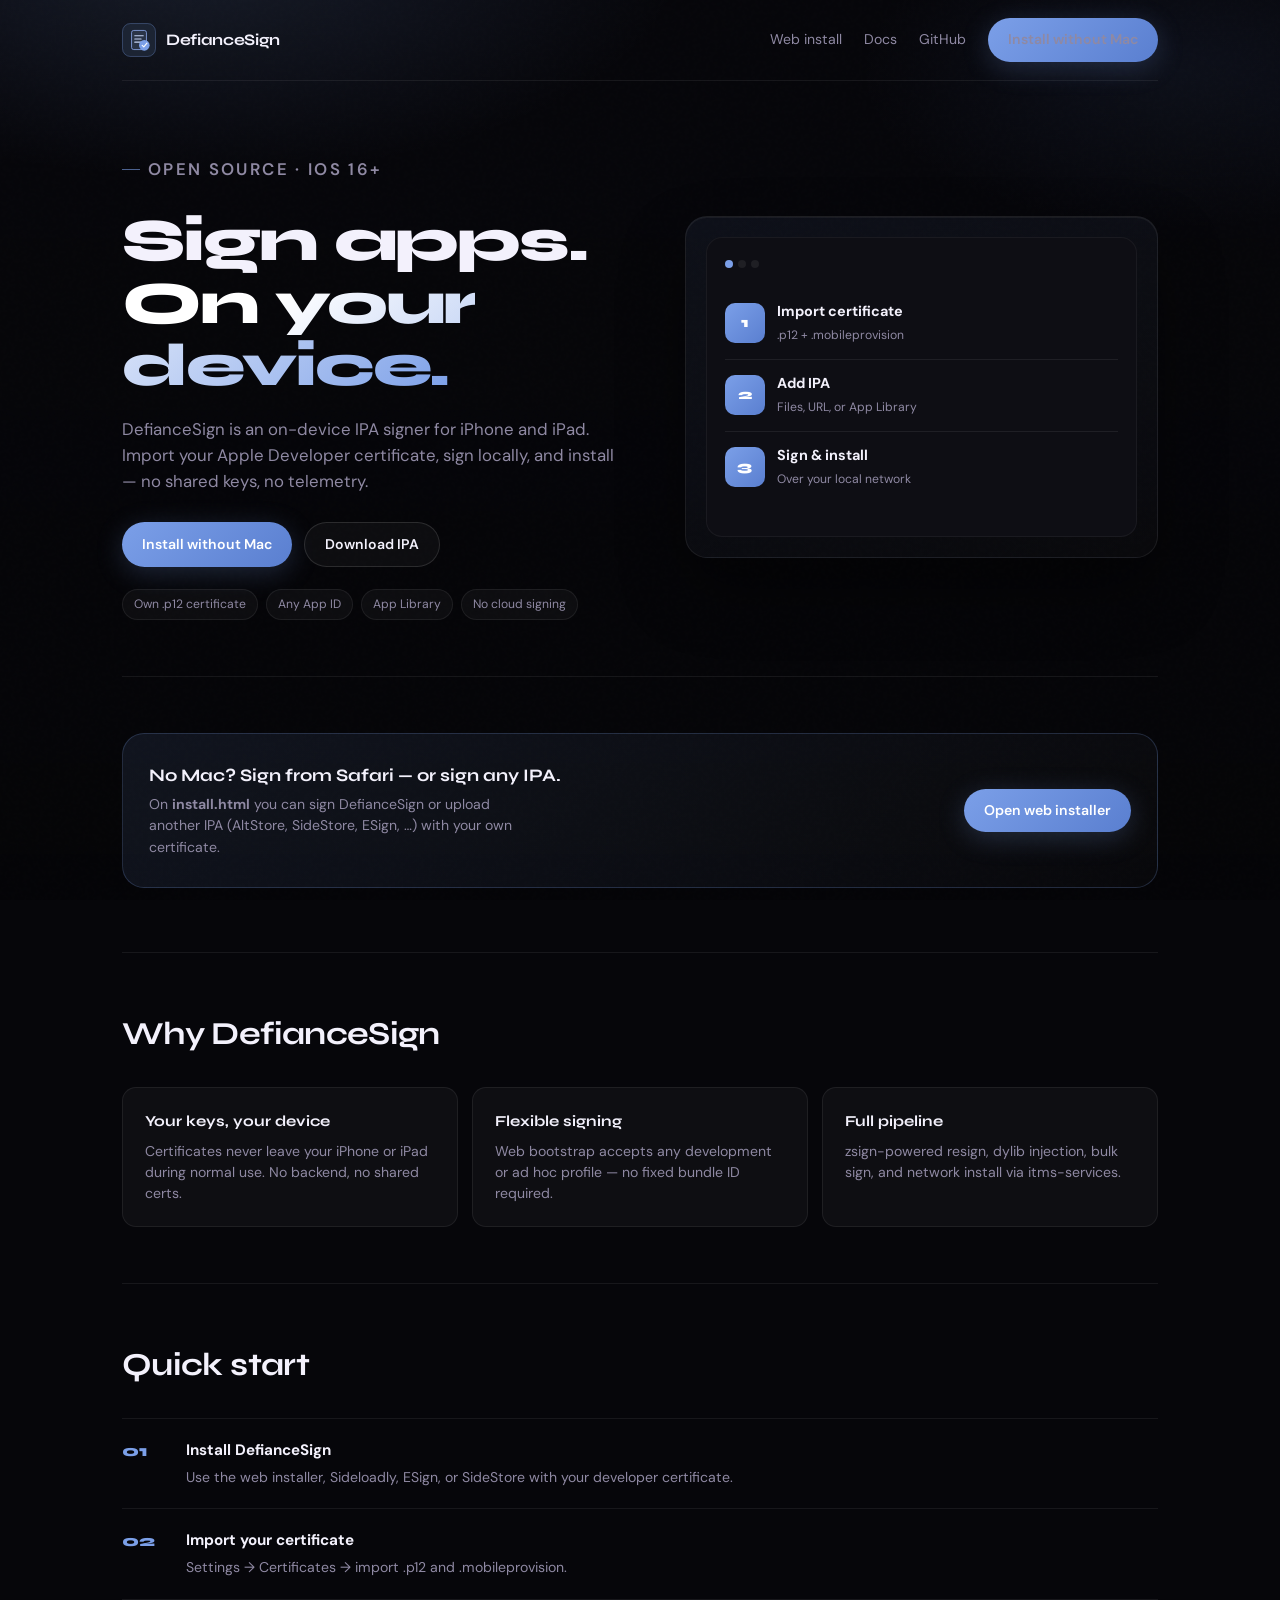
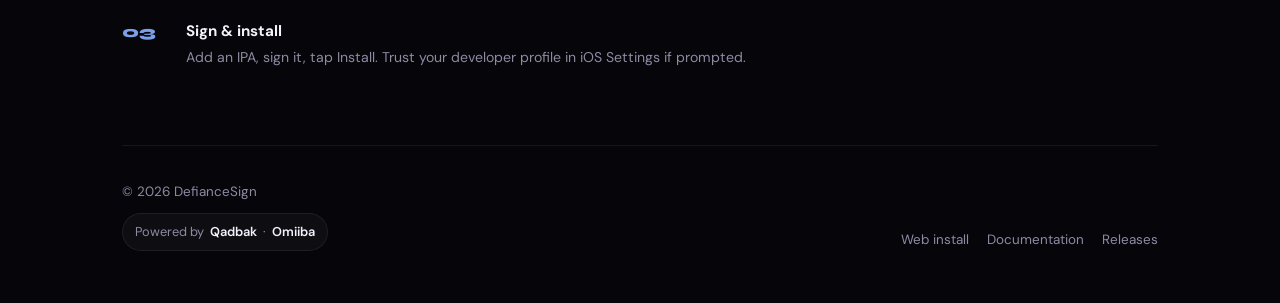
==== commit f56aae30: "Save local bootstrap-signer and website updates before archiving the project off this Mac." ====
--- a/website/index.html
+++ b/website/index.html
@@ -65,8 +65,8 @@
     <section>
       <div class="cta-band">
         <div>
-          <h3>No Mac? Install from Safari.</h3>
-          <p>Upload your developer certificate once on <strong>install.html</strong>. We sign DefianceSign.ipa to match your profile, then destroy your files immediately.</p>
+          <h3>No Mac? Sign from Safari — or sign any IPA.</h3>
+          <p>On <strong>install.html</strong> you can sign DefianceSign or upload another IPA (AltStore, SideStore, ESign, …) with your own certificate.</p>
         </div>
         <a class="btn btn-primary" href="install.html">Open web installer</a>
       </div>
